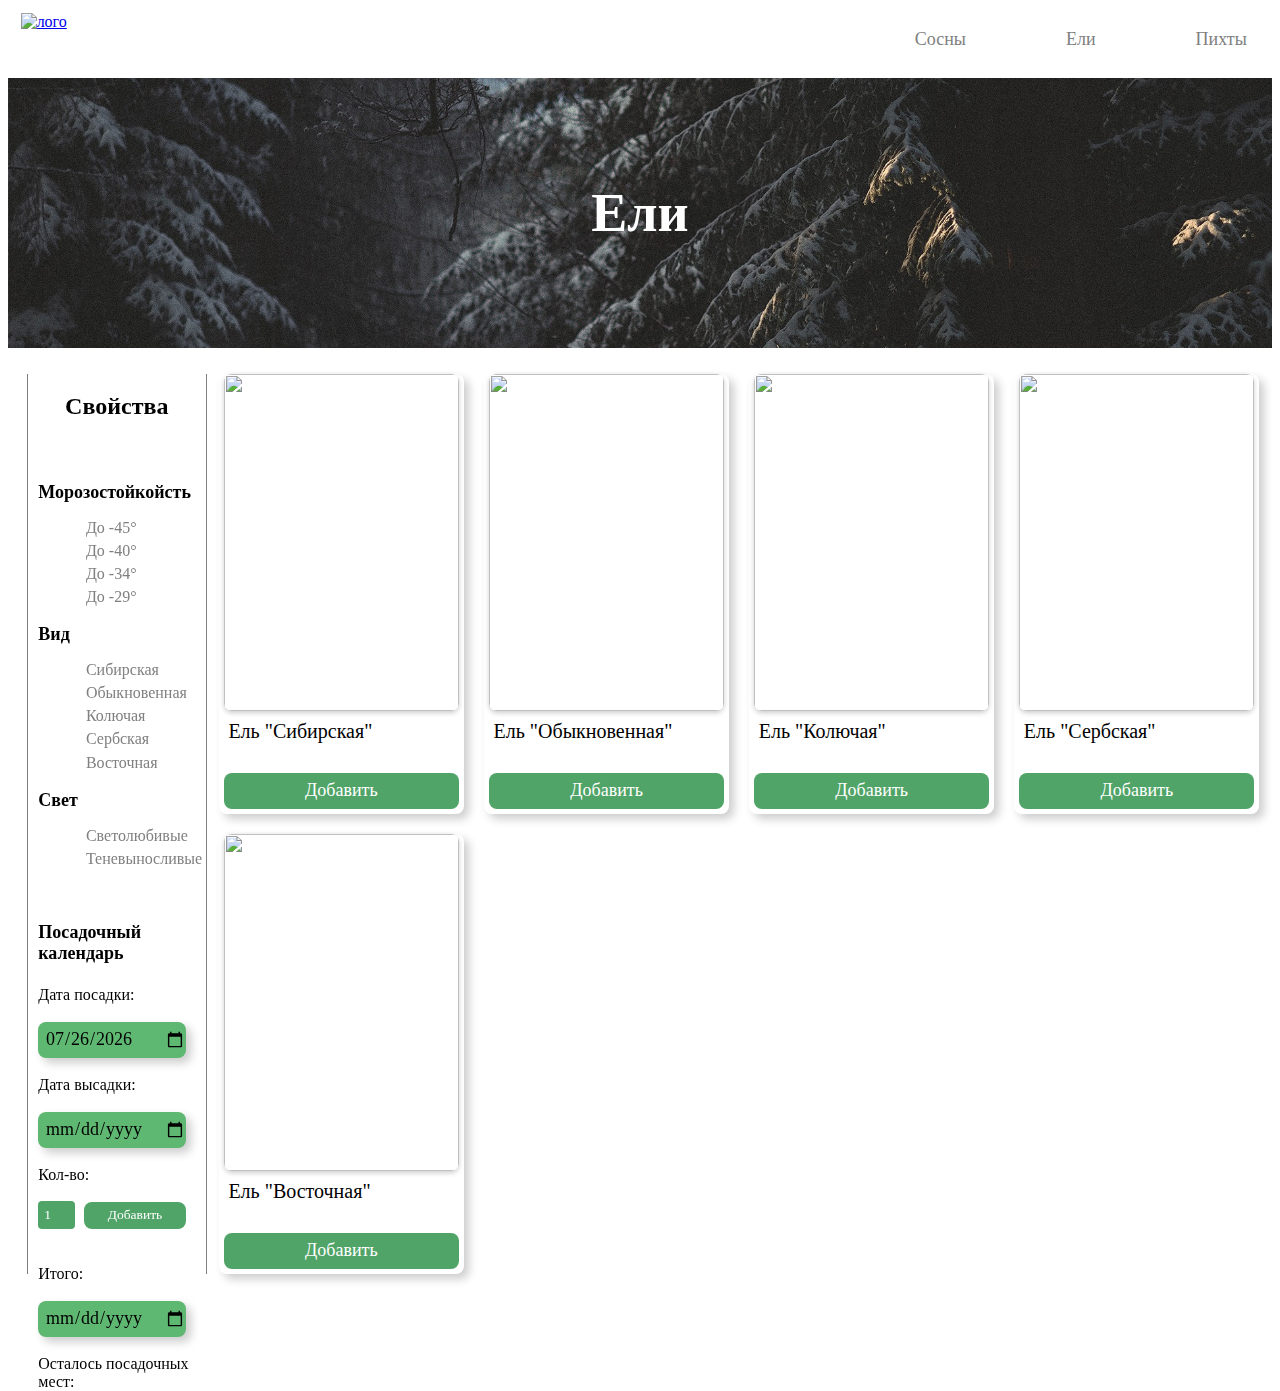
==== src/pages/fir.html @ 88c1a734 "first version" ====
<!DOCTYPE html>
<html lang="en">
  <head>
    <meta charset="UTF-8" />
    <meta name="viewport" content="width=device-width, initial-scale=1.0" />
    <link
      rel="shortcut icon"
      href="../images/kemsu-logo.jpg"
      type="image/jpg"
    />
    <link rel="stylesheet" href="../styles/common.css" />
    <link rel="stylesheet" href="../styles/nav-bar.css" />
    <link rel="stylesheet" href="../styles/side-bar.css" />
    <link rel="stylesheet" href="../styles/grid-cards.css" />
    <link rel="stylesheet" href="../styles/coniferous-background.css" />
    <title>Ели</title>
  </head>
  <body>
    <nav-bar class="nav-bar">
      <div class="logo-container">
        <a href="index.html"
          ><img class="logo" src="../images/kemsu-logo.jpg" alt="лого" />
        </a>
      </div>
      <div class="nav-info-container">
        <ul>
          <li><a href="pine.html">Сосны</a></li>
          <li><a href="fir.html">Ели</a></li>
          <li><a href="spruce.html">Пихты</a></li>
        </ul>
      </div>
    </nav-bar>

    <div class="fir-background-container">
      <p>Ели</p>
    </div>

    <div class="grid-main-content">
      <div class="side-bar">
        <div class="properties">
          <h2>Свойства</h2>
        </div>
        <div class="side-bar-content">
          <div class="frost-resistance-container">
            <p>Морозостойкойсть</p>
            <ul>
              <li><span>До -45&deg;</span></li>
              <li><span>До -40&deg;</span></li>
              <li><span>До -34&deg;</span></li>
              <li><span>До -29&deg;</span></li>
            </ul>
          </div>
          <div class="kind-container">
            <p>Вид</p>
            <ul>
              <li><span>Сибирская</span></li>
              <li><span>Обыкновенная</span></li>
              <li><span>Колючая</span></li>
              <li><span>Сербская</span></li>
              <li><span>Восточная</span></li>
            </ul>
          </div>
          <div class="light-container">
            <p>Свет</p>
            <ul>
              <li><span>Светолюбивые</span></li>
              <li><span>Теневыносливые</span></li>
            </ul>
          </div>
          <div class="calendars-container">
            <p>Посадочный календарь</p>
            <span>Дата посадки:</span>
            <input class="calendar" type="date" name="Date" id="davaToday" />
            <span>Дата высадки:</span>
            <input class="calendar" type="date" name="Date" id="davaToday" />
            <span>Кол-во:</span>
            <div class="button-in-calendar-container">
              <input class="quantity" type="number" value="1" min="1" />
              <button>Добавить</button>
            </div>
            <span>Итого:</span>
            <input class="calendar" type="date" name="Date" id="davaToday" />
            <span>Осталось посадочных мест:</span>
          </div>
        </div>
      </div>

      <div class="grid-cards-container">
        <div class="pine-mountain">
          <img src="../images/сосна-горная.jpg" alt="" />
          <div class="pine-text">
            <p>Ель "Сибирская"</p>
            <div>
              <button>Добавить</button>
            </div>
          </div>
        </div>
        <div class="small-flowered-pine">
          <img src="../images/сосна-мелкоцветная.jpg" alt="" />
          <div class="pine-text">
            <p>Ель "Обыкновенная"</p>
            <div>
              <button>Добавить</button>
            </div>
          </div>
        </div>
        <div class="pine-cedar-stlannik">
          <img src="../images/сосна-кедровый-стланник.jpg" alt="" />
          <div class="pine-text">
            <p>Ель "Колючая"</p>
            <div>
              <button>Добавить</button>
            </div>
          </div>
        </div>
        <div class="pine-common">
          <img src="../images/сосна-обыкновенная.jpg" alt="" />
          <div class="pine-text">
            <p>Ель "Сербская"</p>
            <div>
              <button>Добавить</button>
            </div>
          </div>
        </div>
        <div class="pine-cedar">
          <img src="../images/сосна-кедровая.jpg" alt="" />
          <div class="pine-text">
            <p>Ель "Восточная"</p>
            <div>
              <button>Добавить</button>
            </div>
          </div>
        </div>
      </div>
    </div>

    <script>
      document.getElementById("davaToday").valueAsDate = new Date();
    </script>
  </body>
</html>
---- src/styles/nav-bar.css ----
.nav-bar {
    display: flex;
    justify-content: space-between;
    margin: 1%;
    margin-right: 2%;
}

.logo-container img {
    width: 36px;
    height: 36px;
    cursor: pointer;
}

.nav-info-container {
    display: flex;
    align-items: center;
}

.nav-info-container ul {
    display: flex;
    flex-direction: row;
    gap: 100px;
}

.nav-info-container ul li {
    list-style: none;
}

.nav-info-container a {
    font-size: 2vh;
    text-decoration: none;
    color: grey;
}

.nav-info-container li:hover {
    transform: scale(1.05);
}

.nav-info-container a:hover {
    color: rgb(80, 164, 103);
}
---- src/styles/side-bar.css ----
.side-bar {
  display: flex;
  flex-direction: column;
  position: sticky;
  top: 0px;
  width: 90%;
  height: 100vh;
  gap: 20px;
  grid-row: 1;
  border-right: 1px solid grey;
  border-left: 1px solid grey;
  margin-left: 3%;
}

.side-bar-content {
  margin-left: 6%;
}

.properties {
  display: flex;
  justify-content: center;
  align-items: center;
  margin-bottom: 2%;
}

.side-bar li {
  list-style: none;
  padding-left: 6%;
  color: gray;
}

.side-bar p {
  font-size: 18px;
  font-weight: bolder;
  margin-bottom: 4px;
}

.frost-resistance-container li,
.kind-container li,
.light-container li {
  margin-bottom: 4%;
}

.frost-resistance-container li:hover,
.kind-container li:hover,
.light-container li:hover {
  color: rgb(95, 184, 114);
  transform: scale(1.05);
  cursor: pointer;
  width: 90%;
}

.frost-resistance-container p,
.kind-container p,
.light-container p {
  margin-bottom: 4%;
}

.calendars-container {
  display: flex;
  flex-direction: column;
  gap: 2vh;
  margin-top: 4vh;
}

.calendar {
  width: 84%;
  height: 4vh;
  font-family: "Rubik";
  font-size: 2vh;
  padding-left: 4%;
  border: none;
  border-radius: 8px;
  box-shadow: 5px 5px 10px rgba(0, 0, 0, 0.2);
  background-color: rgb(95, 184, 114);
  cursor: pointer;
}

.button-in-calendar-container {
  display: flex;
  flex-direction: row;
  justify-content: space-between;
  align-items: center;
  width: 88%;
  height: 3vh;
  gap: 6%;
  padding-right: 6%;
  margin-bottom: 2vh;
}

.quantity {
  width: 30%;
  height: 96%;
  background-color: rgb(80, 164, 103);
  border: none;
  border-radius: 4px;
  color: white;
  font-family: "Rubik";
  font-size: 1.5vh;
  font-weight: 400;
  padding-left: 4%;
}

.button-in-calendar-container button {
  width: 100%;
  height: 100%;
  border-radius: 8px;
  cursor: pointer;
  background-color: rgb(80, 164, 103);
  border: none;
  border-radius: 8px;
  color: white;
  font-family: "Rubik";
  font-size: 1.5vh;
  font-weight: 400;
}

.button-in-calendar-container button:hover {
  transform: scale(1.02);
  opacity: 0.9;
}
---- src/styles/grid-cards.css ----
.grid-main-content {
  display: grid;
  grid-template-columns: 16% auto;
  margin: 1%;
  margin-top: 2%;
}

.grid-cards-container {
  display: grid;
  grid-template-columns: 1fr 1fr 1fr 1fr;
  grid-row: auto;
  gap: 20px;
}

.grid-cards-container img {
  width: 100%;
  height: 100%;
  cursor: pointer;
  border-radius: 8px;
  transition: transform 0.3s ease;
  box-shadow: 0px 2px 5px rgba(0, 0, 0, 0.2);
}

.grid-cards-container img:hover {
  opacity: 0.9;
  transform: translateY(-5px);
  box-shadow: 0px 5px 10px rgba(0, 0, 0, 0.4);
}

.grid-cards-container button {
    width: 100%;
    height: 4vh;
    margin-top: 4%;
    margin-right: 2%;
    cursor: pointer;
    background-color: rgb(80, 164, 103);
    border: none;
    border-radius: 8px;
    color: white;
    font-family: "Rubik";
    font-size: 2vh;
    font-weight: 500;
}

.grid-cards-container button:hover {
    transform: scale(1.02);
    opacity: 0.9;
}

.pine-mountain,
.small-flowered-pine,
.pine-cedar-stlannik,
.pine-common,
.pine-cedar {
  display: flex;
  flex-direction: column;
  justify-content: center;
  padding: 0 2% 2% 2%;
  border-radius: 8px;
  box-shadow: 5px 5px 10px rgba(0, 0, 0, 0.2);
}

.pine-text p{
    font-size: 20px;
    margin-top: 4%;
    margin-left: 2%;
    cursor: pointer;
}

.pine-text p:hover {
    color: rgb(95, 184, 114);
}
---- src/styles/coniferous-background.css ----
.pine-background-container {
    display: flex;
    justify-content: center;
    align-items: center;
    background-image: url("../images/background-pine.jpg");
    background-repeat: no-repeat;
    background-size: cover;
    width: 100%;
    height: 30vh;
}

.pine-background-container p {
    font-size: 6vh;
    color: white;
    font-weight: 600;
}

.spruce-background-container {
    display: flex;
    justify-content: center;
    align-items: center;
    background-image: url("../images/background-spruce.jpg");
    background-repeat: no-repeat;
    background-size: cover;
    width: 100%;
    height: 30vh;
}

.spruce-background-container p {
    font-size: 6vh;
    color: white;
    font-weight: 600;
}

.fir-background-container {
    display: flex;
    justify-content: center;
    align-items: center;
    background-image: url("../images/background-fir.jpg");
    background-repeat: no-repeat;
    background-size: cover;
    width: 100%;
    height: 30vh;
}

.fir-background-container p {
    font-size: 6vh;
    color: white;
    font-weight: 600;
}
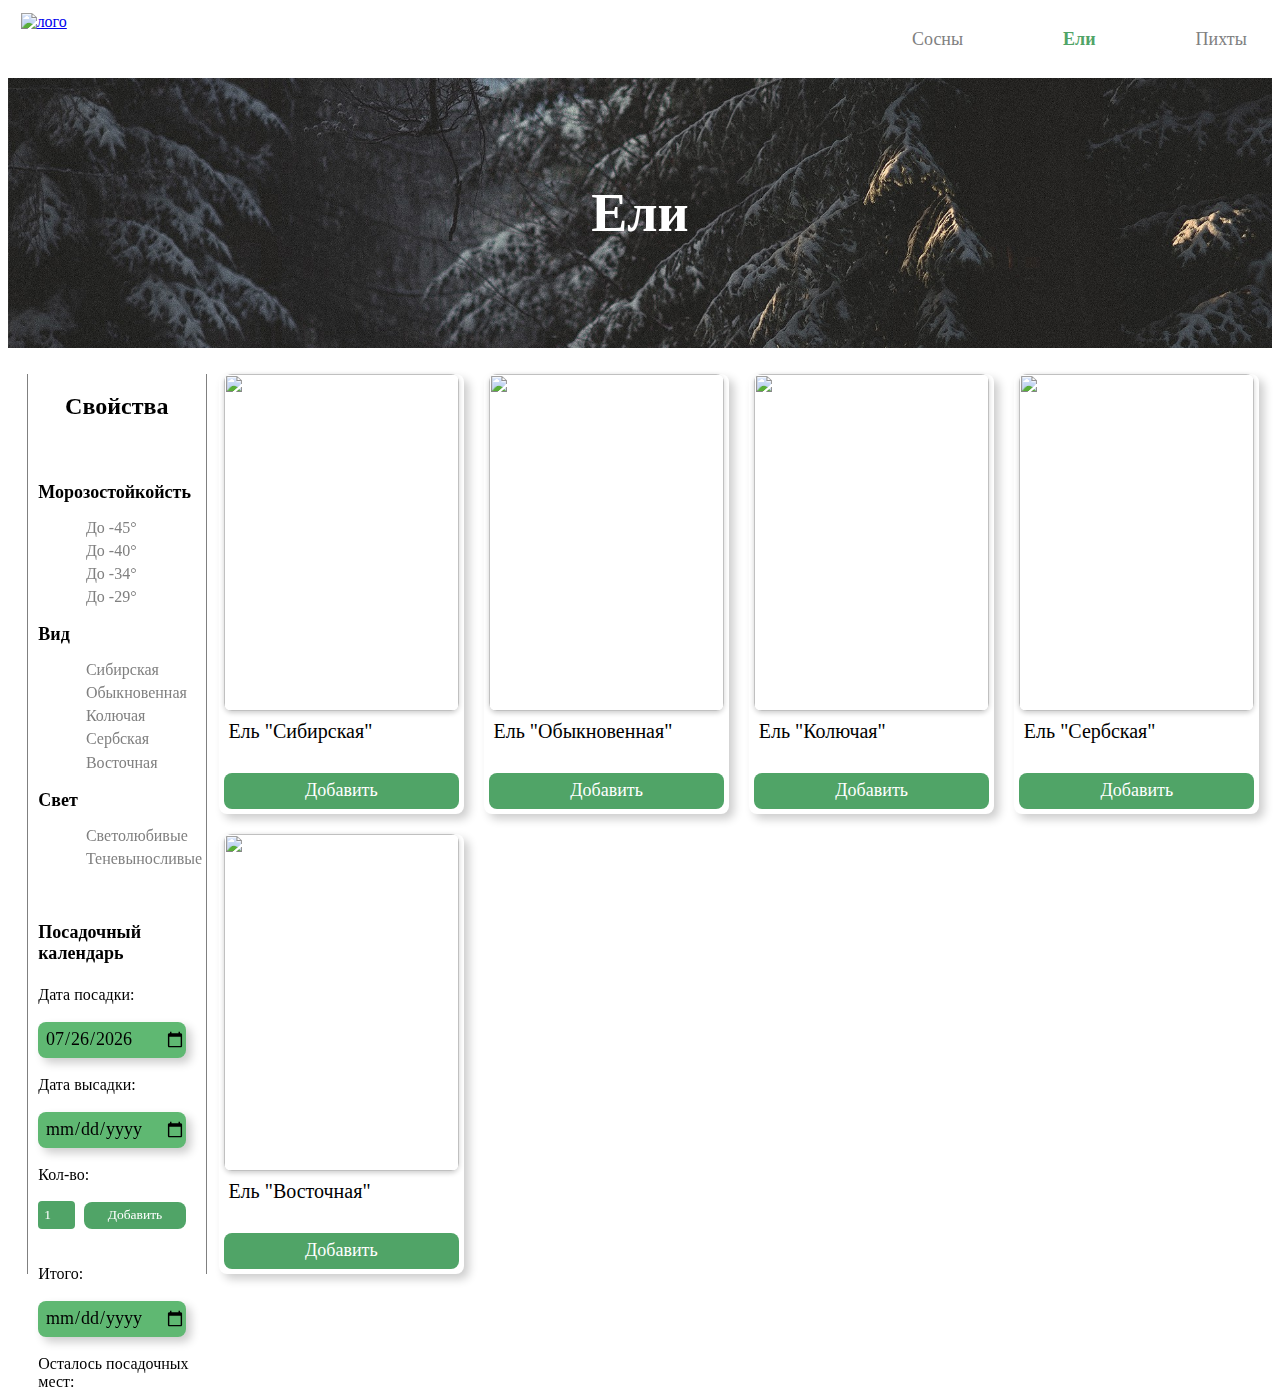
==== commit ae9e2588: "try4" ====
--- a/src/pages/fir.html
+++ b/src/pages/fir.html
@@ -18,14 +18,20 @@
   <body>
     <nav-bar class="nav-bar">
       <div class="logo-container">
-        <a href="index.html"
+        <a href="/index.html"
           ><img class="logo" src="../images/kemsu-logo.jpg" alt="лого" />
         </a>
       </div>
       <div class="nav-info-container">
         <ul>
           <li><a href="pine.html">Сосны</a></li>
-          <li><a href="fir.html">Ели</a></li>
+          <li>
+            <a
+              style="color: rgb(80, 164, 103); font-weight: 600"
+              href="fir.html"
+              >Ели</a
+            >
+          </li>
           <li><a href="spruce.html">Пихты</a></li>
         </ul>
       </div>
@@ -87,7 +93,7 @@
 
       <div class="grid-cards-container">
         <div class="pine-mountain">
-          <img src="../images/сосна-горная.jpg" alt="" />
+          <img src="../images/ель-сибирская.jpg" alt="" />
           <div class="pine-text">
             <p>Ель "Сибирская"</p>
             <div>
@@ -96,7 +102,7 @@
           </div>
         </div>
         <div class="small-flowered-pine">
-          <img src="../images/сосна-мелкоцветная.jpg" alt="" />
+          <img src="../images/ель-обыкновенная.jpg" alt="" />
           <div class="pine-text">
             <p>Ель "Обыкновенная"</p>
             <div>
@@ -105,7 +111,7 @@
           </div>
         </div>
         <div class="pine-cedar-stlannik">
-          <img src="../images/сосна-кедровый-стланник.jpg" alt="" />
+          <img src="../images/ель-колючая.jpg" alt="" />
           <div class="pine-text">
             <p>Ель "Колючая"</p>
             <div>
@@ -114,7 +120,7 @@
           </div>
         </div>
         <div class="pine-common">
-          <img src="../images/сосна-обыкновенная.jpg" alt="" />
+          <img src="../images/ель-сербская.jpg" alt="" />
           <div class="pine-text">
             <p>Ель "Сербская"</p>
             <div>
@@ -123,7 +129,7 @@
           </div>
         </div>
         <div class="pine-cedar">
-          <img src="../images/сосна-кедровая.jpg" alt="" />
+          <img src="../images/ель-восточная.jpg" alt="" />
           <div class="pine-text">
             <p>Ель "Восточная"</p>
             <div>
